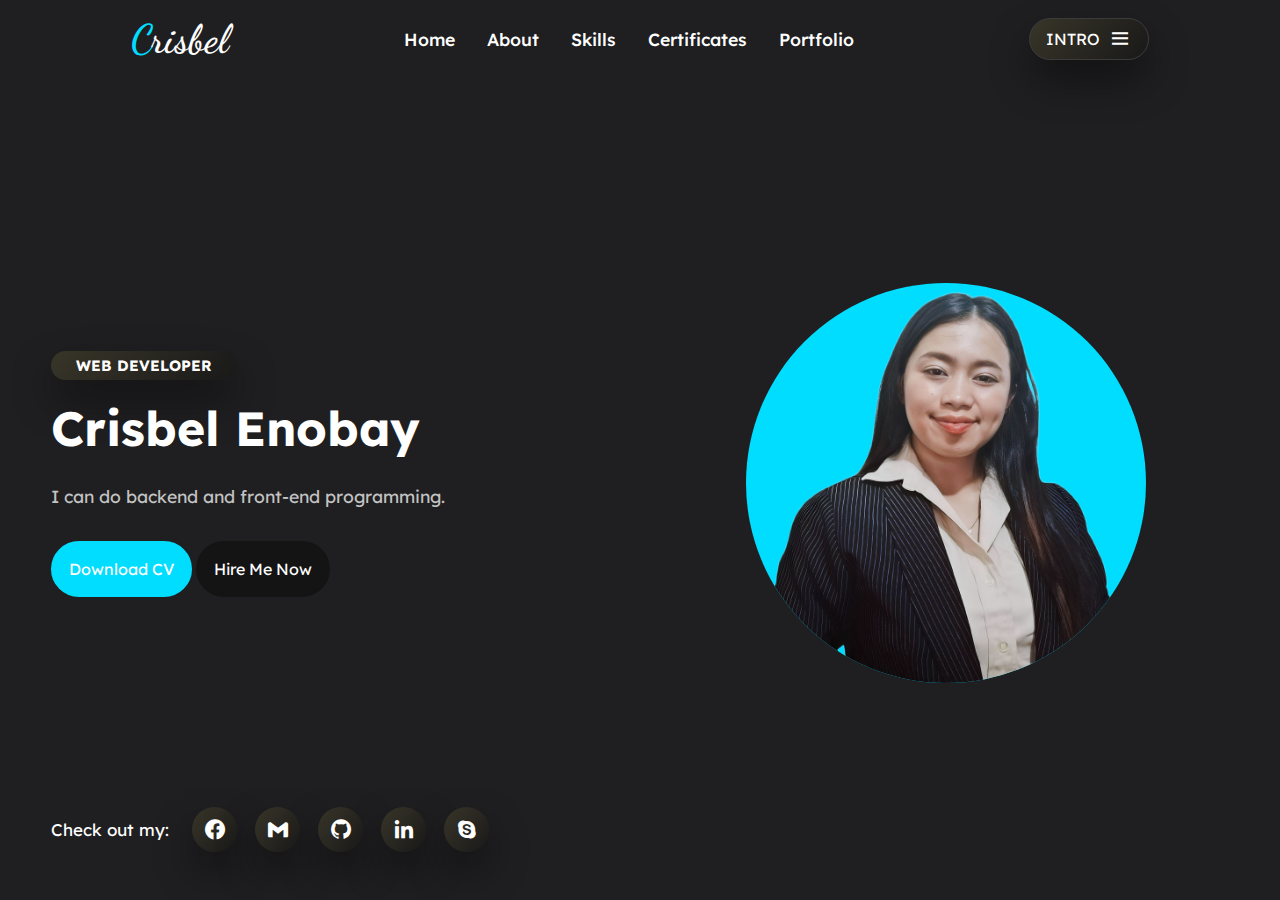
==== LandingPage/index.html @ 64896f76 "landingpage" ====
<!DOCTYPE html>
<html lang="en">
  <head>
    <meta charset="UTF-8" />
    <meta name="viewport" content="width=device-width, initial-scale=1.0" />
    <title>Crisbel Enobay - Personal Landing Page</title>
    <link rel="stylesheet" href="style.css" />
    <!--Boxicon link-->
    <link
      href="https://unpkg.com/boxicons@2.1.4/css/boxicons.min.css"
      rel="stylesheet"
    />
  </head>
  <body>
    <!--Header Section-->
    <header>
      <a href="#" class="logo"><span>C</span>risbel</a>
      <ul class="navbar">
        <li><a href="#">Home</a></li>
        <li><a href="#">About</a></li>
        <li><a href="#">Skills</a></li>
        <li><a href="#">Certificates</a></li>
        <li><a href="#">Portfolio</a></li>
      </ul>
      <div class="menu-btn">
        <span>INTRO</span>
        <div class="bx bx-menu" id="menu-icon"></div>
      </div>
    </header>
    <!--Home section-->
    <section class="home">
      <div class="home-text">
        <span>Web Developer</span>
        <h1>Crisbel Enobay</h1>
        <p>I can do backend and front-end programming.</p>
        <div class="main-btn">
          <a href="#" class="btn">Download CV</a>
          <a href="#" class="btn two">Hire Me Now</a>
        </div>
      </div>
      <div class="home-img">
        <div class="circle">
          <img src="img/CrisbelPng.png" alt="formal" />
        </div>
      </div>
    </section>
    <div class="share">
      <p>Check out my:</p>
      <div class="social">
        <a href="#"><i class="bx bxl-facebook-circle"></i></a>
        <a href="#"><i class="bx bxl-gmail"></i></a>
        <a href="#"><i class="bx bxl-github"></i></a>
        <a href="#"><i class="bx bxl-linkedin"></i></a>
        <a href="#"><i class="bx bxl-skype"></i></a>
      </div>
    </div>
    <script src="index.js"></script>
  </body>
</html>
---- LandingPage/style.css ----
@import url('https://fonts.googleapis.com/css2?family=Dancing+Script:wght@600&family=Lexend:wght@300&display=swap');

.border-dashed{
    border: 3px dashed #f200ff;
}

*{
    box-sizing: border-box;
    font-family: 'Lexend', sans-serif;
    margin: 0;
    padding: 0;
    list-style: none;
    text-decoration: none;
}
:root{
    --bg-color: #1f1f21;
    --text-color: #fff;
    --main-color: #00ddff;
    --big-font: 3rem;
    --p-font: 1.1rem;
    --font-cursive: 'Dancing Script', cursive;
}
body{
    background: var(--bg-color);
    color: var(--text-color);
    overflow-x: hidden;
}
header{
    display: flex;
    align-items: center;
    justify-content: space-between;
    margin: 0 5rem;
    padding: 2rem 2rem;
    transition: all ease .45s;
    background: transparent;
}
.logo{
    font-family: var(--font-cursive);
    color: var(--text-color);
    font-size: 2.5rem;
    font-weight: 600;
}
.logo span{
    color: var(--main-color);
    font-family: var(--font-cursive);
}
.navbar{
    display: flex;
}
.navbar a{
    font-size: var(--p-font);
    font-weight: 500;
    color: var(--text-color);
    margin: 0 1rem;
    transition: all ease .50s;
}
.navbar a:hover{
    color: var(--main-color);
}
.menu-btn{
    background: linear-gradient(130.08deg, #383528 0%, #191919 100%);
    box-shadow: 0px 20px 40px #00000070;
    border-radius: 25px;
    padding: 0.5rem 1rem;
    border: 1px solid #3b3b3b;
    display: flex;
    align-items: center;
    cursor: pointer;
}
#menu-icon{
    font-size: 1.5rem;
    margin-left: 0.5rem;
    z-index: 6;
}
section{
    padding: 0 10%;
}
.home{
    position: relative;
    width: 100%;
    height: 90vh;
    display: flex;
    align-items: center;
    justify-content: space-between;
    gap: 30px;
}
.home-img{
    display: flex;
    align-items: center;
    justify-content: center;
    height: 730px;  
    width: 730px; 
}
.circle { 
    display: flex;
    align-items: center;
    justify-content: center;
    width: 400px;
    height: 400px;
    background: var(--main-color); 
    -moz-border-radius: 70px; 
    -webkit-border-radius: 70px; 
    border-radius: 100%;
    overflow: hidden;
 }
.circle img{
    width: 450px;
    height: 450px;
    z-index: 5;
    padding-right: 1rem;
}
.home-text{
    width: 750px;
}
.home-text span{
    padding: 5px 25px;
    background: linear-gradient(130.08deg, #383528 0%, #191919 100%);
    box-shadow: 0px 20px 40px #00000070;
    border-radius: 100px;
    color: var(--text-color);
    font-weight: 700;
    font-size: 15px;
    text-transform: uppercase;
}
.home-text h1{
    font-size: var(--big-font);
    margin: 23px 0;
}
.home-text p{
    font-size: var(--p-font);
    font-weight: 400;
    color: #c3c3c3;
    line-height: 30px;
    mask-border: 50px;
    margin-bottom: 30px;
}
.btn{
    display: inline-block;
    padding: 1rem;
    background: var(--main-color);
    color: var(--text-color);
    border-radius: 100px;
    margin-bottom: 15px;
    border: 2px solid var(--main-color);
    font-size: 1rem;
    transition: all 0.6s ease-in-out;
}
.btn:hover{
    transform: translateY(-5px);
    background: transparent;
    color: var(--main-color);
}
.two{
    background: #141414;
    border: 2px solid #141414;
    color: var(--text-color);
}
.two:hover{ 
    border: 2px solid var(--main-color);
}
.share{
    position: absolute;
    bottom: 3rem;
    left: 15%;
    display: flex;
    align-items: center;
}
.share p{
    font-size: 17px;
    color: var(--text-color);
    margin-right: 1rem;
}
.social i{
    display: inline-flex;
    align-items: center;
    justify-content: center;
    height: 45px;
    width: 45px;
    background: linear-gradient(130.08deg, #383528 0%, #191919 100%);
    box-shadow: 0px 20px 40px #00000070;
    border-radius: 50%;
    color: var(--text-color);
    font-size: 1.5rem;
    margin: 0 7px;
    transition: all 0.6 ease-in-out;
}
.social i:hover{
    color: var(--main-color);
    transform: translateY(-5px);
}
@media (max-width: 1850px){
    header{
        padding: 15px 8%;
        transition: .2x;
    }
    section{
        padding: 0 8%;
        transition: .2s;
    }
    .share{
        left: 8%;
        transition: .2s;
    }
}
@media (max-width: 1370px){
    header{
        padding: 15px 4%;
        transition: .2x;
    }
    section{
        padding: 0 4%;
        transition: .2s;
    }
    .share{
        left: 4%;
        transition: .2s;
    }
    /* :root{
        --big-font: 2rem;
    --p-font: 1rem;
    transition: .2s;
    } */
}
@media (max-width: 1020px){
    .navbar a{
        margin: 0 15px;
    }
    /* :root{
        --big-font: 1;
    --p-font: 0.8rem;
    transition: .2s;
    } */
}
@media (max-width: 950px){
    .share{
        display: flex;
        justify-content: center;
        align-items: center;
        width: 100%;
        margin: auto;
        top: 40%;
        left: 0;
        bottom: 0;
    }
    .home-img{
        display: none;
    }
    section{
        padding: 70px 0 4%;
    }
    header{
        padding: 11px;
        background: #2d2d2d;
    }
    .home{
        height: auto;
    }
    .home-text{
        text-align: center;
        display: flex;
        flex-direction: column;
        justify-content: center;
        align-items: center;
        width: 100%;
    }
}
@media (max-width: 950px){
}
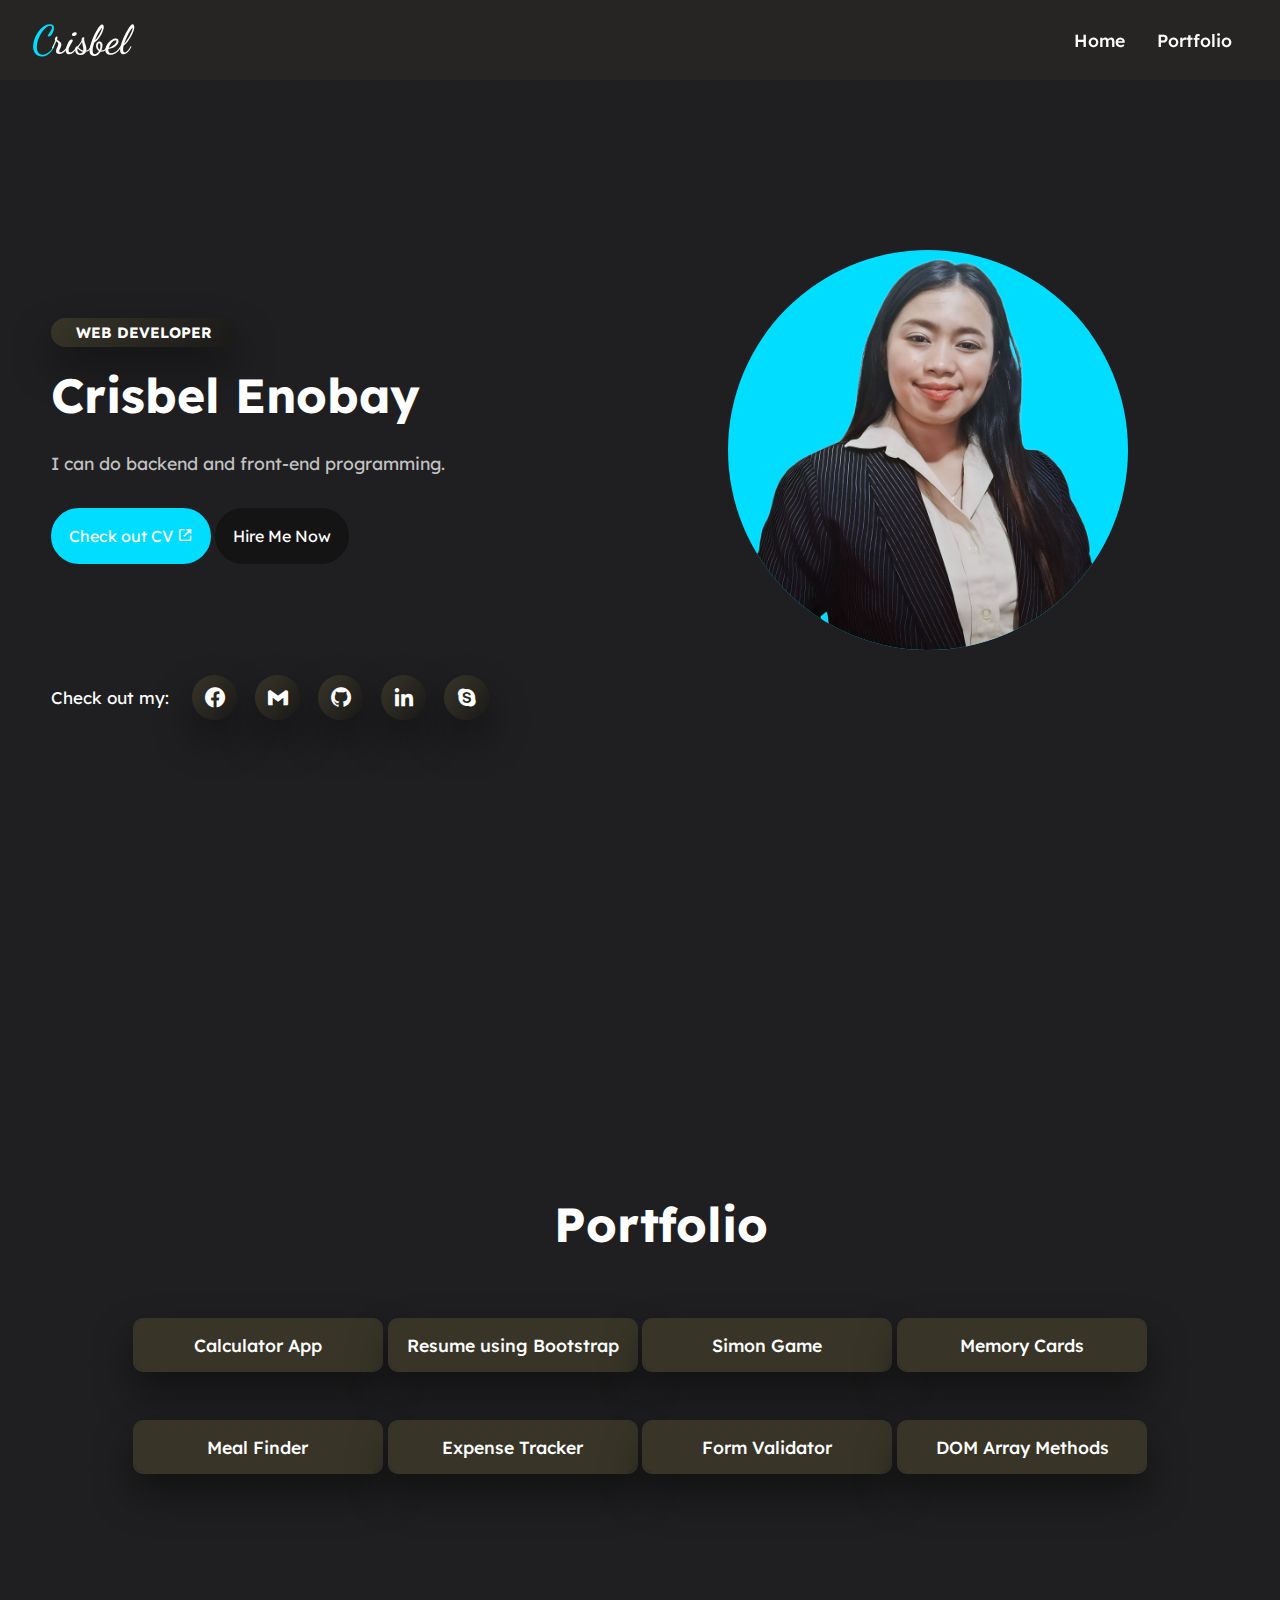
==== commit cb56357b: "portfolio CV" ====
--- a/LandingPage/index.html
+++ b/LandingPage/index.html
@@ -3,7 +3,7 @@
   <head>
     <meta charset="UTF-8" />
     <meta name="viewport" content="width=device-width, initial-scale=1.0" />
-    <title>Crisbel Enobay - Personal Landing Page</title>
+    <title>Crisbel Enobay - Personal Landing ./Page</title>
     <link rel="stylesheet" href="style.css" />
     <!--Boxicon link-->
     <link
@@ -17,15 +17,15 @@
       <a href="#" class="logo"><span>C</span>risbel</a>
       <ul class="navbar">
         <li><a href="#">Home</a></li>
-        <li><a href="#">About</a></li>
+        <!-- <li><a href="#">About</a></li>
         <li><a href="#">Skills</a></li>
-        <li><a href="#">Certificates</a></li>
-        <li><a href="#">Portfolio</a></li>
+        <li><a href="#">Certificates</a></li> -->
+        <li><a href="#portfolio">Portfolio</a></li>
       </ul>
-      <div class="menu-btn">
+      <!-- <div class="menu-btn">
         <span>INTRO</span>
         <div class="bx bx-menu" id="menu-icon"></div>
-      </div>
+      </div> -->
     </header>
     <!--Home section-->
     <section class="home">
@@ -34,7 +34,9 @@
         <h1>Crisbel Enobay</h1>
         <p>I can do backend and front-end programming.</p>
         <div class="main-btn">
-          <a href="#" class="btn">Download CV</a>
+          <a href="pdf/crisbel-enobayCV.pdf" class="btn"
+            >Check out CV <i class="bx bx-link-external"></i
+          ></a>
           <a href="#" class="btn two">Hire Me Now</a>
         </div>
       </div>
@@ -47,13 +49,95 @@
     <div class="share">
       <p>Check out my:</p>
       <div class="social">
-        <a href="#"><i class="bx bxl-facebook-circle"></i></a>
-        <a href="#"><i class="bx bxl-gmail"></i></a>
-        <a href="#"><i class="bx bxl-github"></i></a>
-        <a href="#"><i class="bx bxl-linkedin"></i></a>
-        <a href="#"><i class="bx bxl-skype"></i></a>
+        <a href="https://www.facebook.com/Bellybel09"
+          ><i class="bx bxl-facebook-circle"></i
+        ></a>
+        <a
+          href="https://mail.google.com/mail/?view=cm&fs=1&to=crisbelenobay27@gmail.com"
+          ><i class="bx bxl-gmail"></i
+        ></a>
+        <a href="https://github.com/crisbel-enobay"
+          ><i class="bx bxl-github"></i
+        ></a>
+        <a href="https://www.linkedin.com/in/cenobay27/"
+          ><i class="bx bxl-linkedin"></i
+        ></a>
+        <a href="https://join.skype.com/invite/xtzbbSRce9Q6"
+          ><i class="bx bxl-skype"></i
+        ></a>
       </div>
     </div>
+    <section class="portfolio" id="portfolio">
+      <div class="portfolio-content">
+        <h1>Portfolio</h1>
+        <div class="portfolio-projects">
+          <div class="projects">
+            <a href="./page/Calculator/index.html"
+              ><label for="project1">Calculator App</label></a
+            >
+            <!-- <div class="project-img">
+              <img src="img/calcu.png" alt="calcu" />
+            </div> -->
+          </div>
+          <div class="projects">
+            <a href="./page/Capstone+Project/resume.html"
+              ><label for="project2">Resume using Bootstrap</label></a
+            >
+            <!-- <div class="project-img">
+              <img src="img/CrisbelPng.png" alt="sample1" />
+            </div> -->
+          </div>
+          <div class="projects">
+            <a href="./page/SimonGame/index.html"
+              ><label for="project3">Simon Game</label></a
+            >
+            <!-- <div class="project-img">
+              <img src="img/CrisbelPng.png" alt="sample1" />
+            </div> -->
+          </div>
+          <div class="projects">
+            <a href="./page/QuizApp/index.html"
+              ><label for="project4">Memory Cards</label></a
+            >
+            <!-- <div class="project-img">
+              <img src="img/CrisbelPng.png" alt="sample1" />
+            </div> -->
+          </div>
+          <div class="projects">
+            <a href="./page/MealFinder/index.html"
+              ><label for="project5">Meal Finder</label></a
+            >
+            <!-- <div class="project-img">
+              <img src="img/CrisbelPng.png" alt="sample1" />
+            </div> -->
+          </div>
+          <div class="projects">
+            <a href="./page/ExpenseTracker/index.html"
+              ><label for="project6">Expense Tracker</label></a
+            >
+            <!-- <div class="project-img">
+              <img src="img/CrisbelPng.png" alt="sample1" />
+            </div> -->
+          </div>
+          <div class="projects">
+            <a href="./page/FormValidator/index.html"
+              ><label for="project7">Form Validator</label></a
+            >
+            <!-- <div class="project-img">
+              <img src="img/CrisbelPng.png" alt="sample1" />
+            </div> -->
+          </div>
+          <div class="projects">
+            <a href="./page/DomArrayMethods/index.html"
+              ><label for="project8">DOM Array Methods</label></a
+            >
+            <!-- <div class="project-img">
+              <img src="img/CrisbelPng.png" alt="sample1" />
+            </div> -->
+          </div>
+        </div>
+      </div>
+    </section>
     <script src="index.js"></script>
   </body>
 </html>
--- a/LandingPage/style.css
+++ b/LandingPage/style.css
@@ -26,13 +26,17 @@
     overflow-x: hidden;
 }
 header{
+    background-color: rgba(56, 53, 40, 0.3);
+    position: fixed;
+    top: 0;
+    width: 100%;
     display: flex;
     align-items: center;
     justify-content: space-between;
-    margin: 0 5rem;
-    padding: 2rem 2rem;
+    margin: 0;
+    padding: 1rem 2rem;
     transition: all ease .45s;
-    background: transparent;
+    z-index: 1000;
 }
 .logo{
     font-family: var(--font-cursive);
@@ -53,9 +57,10 @@
     color: var(--text-color);
     margin: 0 1rem;
     transition: all ease .50s;
-}
-.navbar a:hover{
-    color: var(--main-color);
+    cursor: pointer;
+}
+.navbar a:hover {
+    color: var(--main-color) !important;
 }
 .menu-btn{
     background: linear-gradient(130.08deg, #383528 0%, #191919 100%);
@@ -76,9 +81,9 @@
     padding: 0 10%;
 }
 .home{
+    height: 100vh;
     position: relative;
     width: 100%;
-    height: 90vh;
     display: flex;
     align-items: center;
     justify-content: space-between;
@@ -88,8 +93,8 @@
     display: flex;
     align-items: center;
     justify-content: center;
-    height: 730px;  
-    width: 730px; 
+    height: 70%;  
+    width: 70%; 
 }
 .circle { 
     display: flex;
@@ -106,7 +111,6 @@
 .circle img{
     width: 450px;
     height: 450px;
-    z-index: 5;
     padding-right: 1rem;
 }
 .home-text{
@@ -160,7 +164,7 @@
 }
 .share{
     position: absolute;
-    bottom: 3rem;
+    bottom: 20%;
     left: 15%;
     display: flex;
     align-items: center;
@@ -188,11 +192,81 @@
     color: var(--main-color);
     transform: translateY(-5px);
 }
+.portfolio{
+    width: 100vw;
+    height: 100vh;
+    display: flex;
+    justify-content: center;
+    align-items: center;
+}
+.portfolio-content h1{
+    width: 20%;
+    margin: 0 auto;
+    padding: 1rem;
+    /* background: linear-gradient(130.08deg, #383528 0%, #191919 100%);
+    box-shadow: 0px 20px 40px #00000070;
+    border-radius: 100px;
+    color: var(--text-color);
+    font-weight: 700;
+    text-transform: uppercase;
+    font-size: var(--p-font); */
+    font-size: var(--big-font);
+    text-align: center;
+}
+.portfolio-projects{
+    display: flex;
+    flex-wrap: wrap;
+    justify-content: space-evenly;
+    width: 80vw;
+    margin-top: 3rem;
+}
+.projects{
+    display: grid;
+    /* flex-direction: column;
+    justify-content: center; */
+    grid-template-columns: repeat(1fr);
+    gap: 10;
+    width: 250px;
+    border: 2px solid #383528;
+    box-shadow: 0px 20px 40px #00000070;
+    border-radius: 10px;
+    margin-bottom: 3rem;
+    transition: transform 0.3s ease-in-out;
+}
+.projects a{
+    border-radius: 8px;
+    display: flex;
+    align-items: center;
+    justify-content: center;
+    background-color: #383528;
+    border-top-right-radius: 7px;
+    border-top-left-radius: 7px;
+    transition: background-color 0.3s ease-in-out;
+    text-align: center;
+    font-size: var(--p-font);
+    font-weight: 500;
+    color: var(--text-color);
+    width: 100%;
+    height: 50px;
+}
+.project-img{
+    text-align: center;
+    height: 150px;
+}
+.projects img{
+    height: 100%;
+    overflow: hidden;
+    object-fit: cover;
+}
+.projects:hover{
+    transform: translateY(-10px);
+    border: 2px solid var(--main-color);
+}
+.projects a:hover{
+    background: var(--main-color);
+    cursor: pointer;
+}
 @media (max-width: 1850px){
-    header{
-        padding: 15px 8%;
-        transition: .2x;
-    }
     section{
         padding: 0 8%;
         transition: .2s;
@@ -203,10 +277,6 @@
     }
 }
 @media (max-width: 1370px){
-    header{
-        padding: 15px 4%;
-        transition: .2x;
-    }
     section{
         padding: 0 4%;
         transition: .2s;
@@ -232,28 +302,29 @@
     } */
 }
 @media (max-width: 950px){
+    .portfolio{
+        height: 110vh;
+    }
+    .portfolio-content h1{
+        width: 40%;
+    }
     .share{
         display: flex;
         justify-content: center;
         align-items: center;
         width: 100%;
         margin: auto;
-        top: 40%;
+        top: 20%;
         left: 0;
         bottom: 0;
     }
     .home-img{
         display: none;
     }
-    section{
-        padding: 70px 0 4%;
-    }
-    header{
-        padding: 11px;
-        background: #2d2d2d;
-    }
+   
     .home{
         height: auto;
+        margin-top: 15vh;
     }
     .home-text{
         text-align: center;
@@ -264,5 +335,27 @@
         width: 100%;
     }
 }
-@media (max-width: 950px){
+@media (max-width: 800px){
+    .portfolio{
+        height: 110vh;
+    }
+    .portfolio-content h1{
+        width: 40%;
+    }
+}
+@media (max-width: 650px){
+    .portfolio{
+        height: 120vh;
+    }
+    .portfolio-content h1{
+        width: 60%;
+    }
+}
+@media (max-width: 620px){
+    .portfolio{
+        height: 160vh;
+    }
+    .portfolio-content h1{
+        padding: 0;
+    }
 }